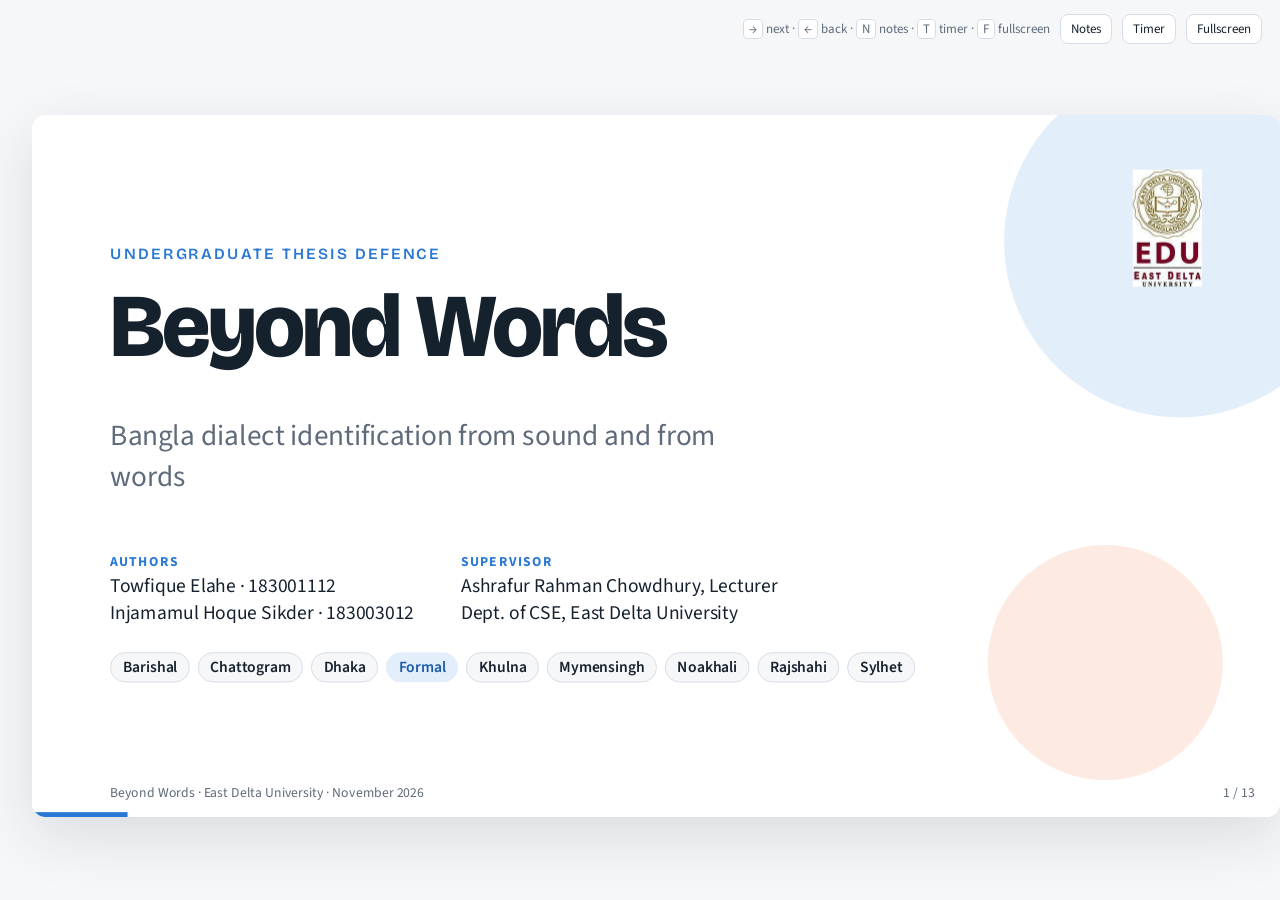
==== docs/defence/index.html @ 8403e026 "Defence deck, Hugging Face model export and Gradio demo app" ====
<!DOCTYPE html>
<html lang="en">
<head>
<meta charset="utf-8">
<meta name="viewport" content="width=device-width, initial-scale=1">
<title>Beyond Words Defence</title>
<meta name="description" content="Seven-minute defence deck for the thesis Beyond Words: Bangla dialect identification from sound and from words.">
<link rel="preconnect" href="https://fonts.googleapis.com">
<link rel="preconnect" href="https://fonts.gstatic.com" crossorigin>
<link href="https://fonts.googleapis.com/css2?family=Bricolage+Grotesque:opsz,wght@12..96,500;12..96,700;12..96,800&family=Source+Sans+3:ital,wght@0,400;0,600;1,400&family=Noto+Sans+Bengali:wght@500;700&display=swap" rel="stylesheet">
<style>
/* Plan: a paper-white stage, ink text, and the three thesis-figure colours (blue, orange, aqua)
   so slides and embedded charts read as one system. Fixed 1280x720 stage scaled to the window. */
:root{
  --paper:#f6f7f9; --panel:#ffffff; --ink:#16212e; --muted:#5f6b7a; --line:#d6dce5;
  --blue:#2a78d6; --orange:#eb6834; --aqua:#1baf7a; --blue-soft:#e3eefb; --orange-soft:#fdeae3;
  --display:"Bricolage Grotesque", "Avenir Next", "Segoe UI", system-ui, sans-serif;
  --body:"Source Sans 3", "Helvetica Neue", Arial, sans-serif;
  --bangla:"Noto Sans Bengali", "Bangla MN", "Vrinda", sans-serif;
  color-scheme: light;
}
*{box-sizing:border-box}
html,body{height:100%;margin:0}
body{background:var(--paper);color:var(--ink);font-family:var(--body);font-size:22px;line-height:1.4;overflow:hidden;
  font-variant-numeric:tabular-nums}
h1,h2,h3{font-family:var(--display);margin:0;text-wrap:balance;letter-spacing:-0.01em}
a{color:var(--blue)}
.bn{font-family:var(--bangla)}
button{font:inherit}

/* ---- stage ---- */
.viewport{position:fixed;inset:0;display:grid;place-items:center;padding:48px 16px 16px}
.stage{width:1280px;height:720px;position:relative;transform-origin:center center;background:var(--panel);
  border-radius:14px;box-shadow:0 20px 60px rgba(22,33,46,.12);overflow:hidden}
.slide{position:absolute;inset:0;padding:64px 80px 70px;display:none;flex-direction:column;gap:22px}
.slide.active{display:flex;animation:slidein .55s cubic-bezier(.2,.7,.2,1) both}
.slide.active.back{animation-name:slideback}
@keyframes slidein{from{opacity:0;transform:translateX(40px)}to{opacity:1;transform:none}}
@keyframes slideback{from{opacity:0;transform:translateX(-40px)}to{opacity:1;transform:none}}
.eyebrow{font-family:var(--display);font-weight:600;font-size:16px;letter-spacing:.14em;text-transform:uppercase;color:var(--blue)}
.slide h2{font-size:46px;font-weight:700;line-height:1.1}
.lead{font-size:26px;color:var(--muted);max-width:28em}
.cols{display:grid;gap:36px;flex:1;min-height:0;align-items:center}
.cols.c2{grid-template-columns:1fr 1fr}
.cols.c21{grid-template-columns:1.15fr 1fr}
.cols.c12{grid-template-columns:1fr 1.25fr}
.fig{display:flex;flex-direction:column;align-items:center;justify-content:center;min-height:0;height:100%}
.fig img{max-width:100%;max-height:100%;object-fit:contain;border-radius:8px}
.fig figcaption{font-size:16px;color:var(--muted);margin-top:8px;text-align:center}
.fig.full{flex:1}
ul.points{margin:0;padding-left:1.1em;display:grid;gap:12px;font-size:24px}
ul.points li::marker{color:var(--blue)}
.small{font-size:17px;color:var(--muted)}
.tag{display:inline-block;padding:3px 12px;border-radius:999px;font-size:16px;font-weight:600;border:1px solid var(--line);background:var(--paper)}
.tag.b{background:var(--blue-soft);color:#1b5aa8;border-color:transparent}
.tag.o{background:var(--orange-soft);color:#b8431c;border-color:transparent}

/* ---- fragments ---- */
.frag{opacity:0;transform:translateY(14px);transition:opacity .45s ease,transform .45s ease}
.frag.on{opacity:1;transform:none}

/* ---- stat tiles ---- */
.tiles{display:grid;grid-template-columns:repeat(4,1fr);gap:18px}
.tile{background:var(--paper);border:1px solid var(--line);border-radius:12px;padding:16px 20px}
.tile .n{font-family:var(--display);font-weight:800;font-size:44px;line-height:1;color:var(--ink)}
.tile .l{font-size:16px;color:var(--muted);margin-top:6px}
.tile.hero{background:var(--blue);border-color:var(--blue);color:#fff}
.tile.hero .n,.tile.hero .l{color:#fff}

/* ---- animated bars ---- */
.bars{display:grid;gap:14px;width:100%}
.row{display:grid;grid-template-columns:200px 1fr;gap:14px;align-items:center}
.row .name{font-size:18px;text-align:right;color:var(--muted)}
.track{display:grid;gap:5px}
.bar{height:22px;border-radius:5px;position:relative;width:0;transition:width 1.1s cubic-bezier(.2,.7,.2,1)}
.bar.clip{background:var(--blue)}
.bar.strict{background:var(--orange)}
.active .bar.go{width:calc(var(--v) * 100%)}
.bar span{position:absolute;left:calc(100% + 8px);top:50%;transform:translateY(-50%);font-size:16px;font-weight:600;white-space:nowrap;
  opacity:0;transition:opacity .4s .9s}
.active .bar.go span{opacity:1}
.legend{display:flex;gap:18px;font-size:16px;color:var(--muted);align-items:center}
.sw{display:inline-block;width:14px;height:14px;border-radius:3px;vertical-align:-2px;margin-right:6px}

/* ---- route cards ---- */
.routes{display:grid;grid-template-columns:1fr 1fr;gap:24px}
.route{border:1px solid var(--line);border-radius:12px;padding:20px 22px;background:var(--paper)}
.route h3{font-size:24px;margin-bottom:6px}
.route .path{font-size:18px;color:var(--muted)}
.route.a{border-top:5px solid var(--blue)}
.route.l{border-top:5px solid var(--aqua)}

/* ---- words ---- */
.words{display:grid;grid-template-columns:repeat(3,1fr);gap:18px}
.word{background:var(--paper);border:1px solid var(--line);border-radius:12px;padding:18px 20px;text-align:center}
.word .w{font-family:var(--bangla);font-size:56px;line-height:1.15;font-weight:700}
.word .g{font-size:16px;color:var(--muted)}
.word .r{font-size:17px;font-weight:600;margin-top:4px}

/* ---- title slide ---- */
.title{justify-content:center;align-items:flex-start;gap:18px;background:
  radial-gradient(circle at 92% 18%, var(--blue-soft) 0 180px, transparent 181px),
  radial-gradient(circle at 86% 78%, var(--orange-soft) 0 120px, transparent 121px), var(--panel)}
.title h1{font-size:92px;font-weight:800;line-height:.95;letter-spacing:-0.03em}
.title .sub{font-size:30px;color:var(--muted);max-width:22em}
.title .who{display:grid;grid-template-columns:auto auto;gap:10px 48px;font-size:20px;margin-top:10px}
.title .who b{display:block;font-size:14px;letter-spacing:.1em;text-transform:uppercase;color:var(--blue)}
.title img.logo{position:absolute;right:80px;top:56px;height:120px}
.chips{display:flex;flex-wrap:wrap;gap:8px;margin-top:8px}

/* ---- demo ---- */
.qr{display:grid;grid-template-columns:auto 1fr;gap:36px;align-items:center}
.qr img{width:300px;height:300px;border:1px solid var(--line);border-radius:12px;background:#fff;padding:8px}
.url{font-family:var(--display);font-weight:600;font-size:26px;word-break:break-all}

/* ---- rq grid ---- */
.rq{display:grid;grid-template-columns:1fr 1fr;gap:16px}
.rq div{background:var(--paper);border:1px solid var(--line);border-radius:12px;padding:16px 18px;font-size:20px}
.rq b{display:block;font-family:var(--display);color:var(--blue);font-size:15px;letter-spacing:.1em;text-transform:uppercase;margin-bottom:4px}
.rq .ans{font-family:var(--display);font-weight:700;font-size:28px;line-height:1.1;display:block;margin-bottom:4px}

/* ---- chrome ---- */
.progress{position:absolute;left:0;bottom:0;height:5px;background:var(--blue);width:0;transition:width .4s ease}
.counter{position:absolute;right:26px;bottom:14px;font-size:14px;color:var(--muted)}
.foot{position:absolute;left:80px;bottom:14px;font-size:14px;color:var(--muted)}
.timer{position:absolute;left:50%;bottom:10px;transform:translateX(-50%);font-family:var(--display);font-weight:700;font-size:18px;
  color:var(--muted);display:none;letter-spacing:.04em}
.timer.show{display:block}
.timer.warn{color:var(--orange)}
.help{position:fixed;right:18px;top:14px;font-size:13px;color:var(--muted);display:flex;gap:10px;align-items:center;flex-wrap:wrap;justify-content:flex-end}
.help button{border:1px solid var(--line);background:var(--panel);color:var(--ink);border-radius:8px;padding:5px 10px;cursor:pointer;font-size:13px}
.help button:focus-visible{outline:2px solid var(--blue);outline-offset:2px}
kbd{font:inherit;border:1px solid var(--line);border-radius:4px;padding:0 5px;background:var(--panel)}
.notes{display:none}
.drawer{position:fixed;left:0;right:0;bottom:0;max-height:34vh;overflow:auto;background:var(--ink);color:#e9eef5;padding:16px 28px 20px;
  font-size:17px;line-height:1.5;transform:translateY(100%);transition:transform .35s ease;z-index:5}
.drawer.open{transform:none}
.drawer .t{font-family:var(--display);font-weight:600;color:#9fc4f2;font-size:14px;letter-spacing:.1em;text-transform:uppercase;margin-bottom:6px}
.drawer p{margin:0 0 8px;max-width:70em}
.sr{position:absolute;width:1px;height:1px;overflow:hidden;clip:rect(0 0 0 0)}

@media (prefers-reduced-motion: reduce){
  .slide.active{animation:none}
  .frag,.bar,.bar span,.progress,.drawer{transition:none}
}
@media (max-width:700px){ .help span{display:none} }
</style>
</head>
<body>
<div class="help" aria-label="Controls">
  <span><kbd>→</kbd> next · <kbd>←</kbd> back · <kbd>N</kbd> notes · <kbd>T</kbd> timer · <kbd>F</kbd> fullscreen</span>
  <button id="btnNotes" type="button">Notes</button>
  <button id="btnTimer" type="button">Timer</button>
  <button id="btnFull" type="button">Fullscreen</button>
</div>

<div class="viewport">
<div class="stage" id="stage">

<!-- 1 Title -->
<section class="slide title" id="s1" data-time="0:20">
  <img class="logo" src="figures/edu-logo.png" alt="East Delta University">
  <div class="eyebrow">Undergraduate thesis defence</div>
  <h1>Beyond Words</h1>
  <p class="sub">Bangla dialect identification from sound and from words</p>
  <div class="who">
    <div><b>Authors</b>Towfique Elahe · 183001112<br>Injamamul Hoque Sikder · 183003012</div>
    <div><b>Supervisor</b>Ashrafur Rahman Chowdhury, Lecturer<br>Dept. of CSE, East Delta University</div>
  </div>
  <div class="chips">
    <span class="tag">Barishal</span><span class="tag">Chattogram</span><span class="tag">Dhaka</span><span class="tag b">Formal</span>
    <span class="tag">Khulna</span><span class="tag">Mymensingh</span><span class="tag">Noakhali</span><span class="tag">Rajshahi</span><span class="tag">Sylhet</span>
  </div>
  <aside class="notes">Good morning. This thesis asks a simple question about Bangla: when a listener places a speaker in Sylhet or Barishal within seconds, are they hearing the words or the sound? We built both routes, measured them honestly, and released a public demo. Nine classes: eight regional dialects plus the Formal register.</aside>
</section>

<!-- 2 Question -->
<section class="slide" id="s2" data-time="0:45">
  <div class="eyebrow">The question</div>
  <h2>Nine ways to say the same thing</h2>
  <div class="words">
    <div class="word"><div class="w">মুই</div><div class="g">“I”</div><div class="r">Barishal, Khulna, Noakhali</div></div>
    <div class="word"><div class="w">কিতা</div><div class="g">“what”</div><div class="r">Sylhet</div></div>
    <div class="word"><div class="w">আমি · কি</div><div class="g">“I” · “what”</div><div class="r">Formal (standard register)</div></div>
  </div>
  <p class="lead frag">A listener knows in seconds. Is it the <b>words</b>, or the <b>sound</b>?</p>
  <div class="routes frag">
    <div class="route a"><h3>Acoustic route</h3><div class="path">5 s clip → pretrained speech encoder → 9 dialects</div></div>
    <div class="route l"><h3>Lexical route</h3><div class="path">5 s clip → Bangla ASR → words → text classifier</div></div>
  </div>
  <aside class="notes">Regional Bangla differs in vocabulary, like মুই for I in the south, or কিতা for what in Sylhet, but also in prosody, vowels and voice quality. We pose dialect identification as a nine-way classification of five-second clips and build two routes: an acoustic route that listens to the waveform, and a lexical route that transcribes first and classifies the words. The research questions follow: how well does sound work, how much of that is leakage, how much dialect survives transcription, and does fusing the two help.</aside>
</section>

<!-- 3 Corpus -->
<section class="slide" id="s3" data-time="0:30">
  <div class="eyebrow">The corpus</div>
  <h2>9,303 clips of found speech</h2>
  <div class="tiles">
    <div class="tile"><div class="n" data-count="9303">0</div><div class="l">clips, 16 kHz mono</div></div>
    <div class="tile"><div class="n" data-count="13.1" data-dec="1">0</div><div class="l">hours of audio</div></div>
    <div class="tile"><div class="n">8 + 1</div><div class="l">regional dialects + Formal</div></div>
    <div class="tile"><div class="n">5 s</div><div class="l">per clip, cut from TV, film and online media</div></div>
  </div>
  <div class="cols c21">
    <figure class="fig"><img src="figures/dataset_class_sizes.png" alt="Clips and hours per class"><figcaption>Class sizes: Khulna 750 clips to Formal 1,652; Formal has the longest clips.</figcaption></figure>
    <ul class="points">
      <li>Gathered for two earlier EDU accent studies (Badhon <i>et al.</i> 2020, Alam <i>et al.</i> 2023).</li>
      <li class="frag">No speaker labels. Only 557 Formal clips carry a source identifier.</li>
      <li class="frag">Studio news to outdoor drama: the recording channel varies with the class.</li>
    </ul>
  </div>
  <aside class="notes">The corpus is found speech: about nine thousand clips, thirteen hours, cut from television, film and online media, labelled by district. It was gathered for two earlier studies at this university. Two properties shape everything that follows: there are no speaker labels, and the recording conditions differ systematically between classes, from studio news for Formal to outdoor drama for the regional classes.</aside>
</section>

<!-- 4 Leakage -->
<section class="slide" id="s4" data-time="1:00">
  <div class="eyebrow">The leakage problem</div>
  <h2>The same speaker on both sides of the split</h2>
  <div class="cols c2">
    <div>
      <ul class="points">
        <li>A random clip split puts the same speaker and recording in train <em>and</em> test.</li>
        <li class="frag">Fix: ECAPA-TDNN speaker embeddings → agglomerative clustering → <b>1,683 pseudo-speakers</b> → grouped split.</li>
        <li class="frag">Every model is scored twice: clip-level (upper bound) and <b>strict</b> (honest).</li>
      </ul>
      <p class="small frag" style="margin-top:18px">Cluster threshold calibrated on the 557 Formal clips with known sources (ARI 0.347). Zero groups cross the splits.</p>
    </div>
    <div>
      <div class="legend"><span><i class="sw" style="background:var(--blue)"></i>clip-level</span><span><i class="sw" style="background:var(--orange)"></i>strict</span><span style="margin-left:auto">test macro-F1</span></div>
      <div class="bars" style="margin-top:12px">
        <div class="row"><div class="name">MFCC + MLP</div><div class="track"><div class="bar clip" style="--v:.727"><span>0.727</span></div><div class="bar strict" style="--v:.480"><span>0.480</span></div></div></div>
        <div class="row"><div class="name">Frozen Whisper-small + MLP</div><div class="track"><div class="bar clip" style="--v:.917"><span>0.917</span></div><div class="bar strict" style="--v:.793"><span>0.793</span></div></div></div>
        <div class="row"><div class="name">Fine-tuned XLS-R-300M</div><div class="track"><div class="bar clip" style="--v:.952"><span>0.952</span></div><div class="bar strict" style="--v:.808"><span>0.808</span></div></div></div>
      </div>
      <p class="small" style="margin-top:14px">12 to 25 macro-F1 points were the recording, not the dialect.</p>
    </div>
  </div>
  <aside class="notes">Here is the methodological heart of the thesis. With no speaker labels, a random split lets the same speaker and the same recording appear in both training and test, so the model can score by recognising the voice or the channel. We estimated speakers with ECAPA-TDNN embeddings, clustered them into about seventeen hundred pseudo-speakers, calibrated the threshold on the Formal clips whose sources we know, and split by group. The bars show what that costs: the hand-crafted baseline loses twenty-five points, the pretrained models twelve to fourteen. Those points were leakage.</aside>
</section>

<!-- 5 LTAS -->
<section class="slide" id="s5" data-time="0:30">
  <div class="eyebrow">Why the strict split is needed</div>
  <h2>The channel is audible in the average spectrum</h2>
  <div class="cols c12">
    <ul class="points">
      <li>Long-term average spectrum per class, relative to the corpus mean.</li>
      <li class="frag">Formal sits 2 to 3 dB below the mean at 1 to 3 kHz: studio speech.</li>
      <li class="frag">Barishal and Noakhali carry a periodic ripple at 4 to 7 kHz: a codec or processing chain, not a dialect.</li>
    </ul>
    <figure class="fig"><img src="figures/dataset_ltas_diff.png" alt="Long-term average spectrum of each class minus the corpus mean"><figcaption>Welch PSD, each clip normalised to unit power, averaged per class.</figcaption></figure>
  </div>
  <aside class="notes">We can see the leakage in the signal itself. This is the long-term average spectrum of each class relative to the whole corpus. Formal is darker in the mid band, as studio speech is. Barishal and Noakhali show a comb-like ripple above four kilohertz that no speech process makes; it is a codec signature shared by many clips of those classes. A classifier can learn such things, and only a speaker-disjoint split penalises it for doing so.</aside>
</section>

<!-- 6 Acoustic results -->
<section class="slide" id="s6" data-time="0:50">
  <div class="eyebrow">Acoustic route</div>
  <h2>Nine models, two protocols, one honest headline</h2>
  <div class="cols c12">
    <div>
      <div class="tile hero" style="margin-bottom:16px"><div class="n" data-count="0.919" data-dec="3">0.000</div><div class="l">strict macro-F1, fine-tuned Whisper-medium (0.984 clip-level)</div></div>
      <ul class="points">
        <li class="frag">Fine-tuned Whisper-medium, Tugstugi and Tugstugi (Ben-10) are statistically tied at 0.91 to 0.92.</li>
        <li class="frag">Bootstrap 95 % intervals over pseudo-speaker groups, 2,000 resamples.</li>
        <li class="frag">Hishab FastConformer is the weakest pretrained model (0.746 strict).</li>
      </ul>
    </div>
    <figure class="fig"><img src="figures/phase6_models_split.png" alt="Every acoustic model under both split protocols"><figcaption>Every acoustic model under clip-level and strict splits; the gap is the leakage drop.</figcaption></figure>
  </div>
  <aside class="notes">On the acoustic route we compared nine models: hand-crafted MFCCs, frozen encoders with a small head, and end-to-end fine-tuned encoders, including Bangla-adapted Whisper checkpoints. Fine-tuned Whisper-medium reaches ninety-eight on the clip-level split and ninety-two strict, and that ninety-two is the number we report. Three fine-tuned Whisper-medium variants are statistically tied under speaker-group bootstrap. The Bangla-pretrained FastConformer is the weakest.</aside>
</section>

<!-- 7 Leakage drop -->
<section class="slide" id="s7" data-time="0:30">
  <div class="eyebrow">Acoustic route</div>
  <h2>Fine-tuning halves the leakage drop</h2>
  <div class="cols c12">
    <ul class="points">
      <li>Frozen Whisper-medium loses <b>13.8</b> points from clip-level to strict.</li>
      <li class="frag">Fine-tuned on this corpus it loses <b>6.5</b>: the gain comes from the strict side.</li>
      <li class="frag">XLS-R does not show this effect (14.4 either way). Tugstugi (Ben-10) is robust even frozen (7.9).</li>
    </ul>
    <figure class="fig"><img src="figures/results_leakage_drop.png" alt="Leakage drop per model"><figcaption>Clip-level minus strict macro-F1, in points, for every model.</figcaption></figure>
  </div>
  <aside class="notes">A second finding: the leakage drop is not a constant. Frozen Whisper encoders lose about fourteen points; after fine-tuning they lose six or seven. Fine-tuning a transcription-pretrained encoder makes it attend to things that generalise across speakers. XLS-R, pretrained without transcripts, does not get this benefit.</aside>
</section>

<!-- 8 Confusions -->
<section class="slide" id="s8" data-time="0:30">
  <div class="eyebrow">Acoustic route</div>
  <h2>Where the remaining errors are</h2>
  <figure class="fig full"><img src="figures/results_confusions.png" alt="Confusion matrices for fine-tuned Whisper-medium and Tugstugi (Ben-10)"><figcaption>Strict test confusions. Barishal → Formal (18) and → Chattogram (9); Noakhali → Barishal (11); ten of Sylhet’s eleven errors go to Formal.</figcaption></figure>
  <p class="small frag">Errors follow geography and the register boundary. Barishal’s strict test set is one 251-clip pseudo-speaker cluster, so its score is the noisiest.</p>
  <aside class="notes">The errors that remain are structured. Barishal clips are called Formal or Chattogram, Noakhali and Barishal, two southern coastal dialects, are confused with each other, and almost every Sylhet error goes to Formal, which suggests those clips are nearer the standard register. Barishal's strict test set is a single large cluster, so its number is the least certain.</aside>
</section>

<!-- 9 Lexical -->
<section class="slide" id="s9" data-time="0:50">
  <div class="eyebrow">Lexical route</div>
  <h2>Speech recognition erases most of the dialect</h2>
  <div class="tiles" style="grid-template-columns:repeat(3,1fr)">
    <div class="tile"><div class="n">0.27</div><div class="l">dialect-word recall of the best Bangla ASR (Ben-10 validation); others ≤ 0.04</div></div>
    <div class="tile"><div class="n">0.36 → 0.63</div><div class="l">strict macro-F1: word matching → TF-IDF classifier on transcripts</div></div>
    <div class="tile"><div class="n">+4.8 / −1.1</div><div class="l">fusion gain with XLS-R (0.808 → 0.856) / with Whisper-medium (0.919 → 0.909)</div></div>
  </div>
  <div class="cols c12">
    <ul class="points">
      <li class="frag">Five ASR front-ends: Whisper-large-v3, wav2vec2, FastConformer and two Bangla Whisper checkpoints.</li>
      <li class="frag">Recognisers trained on standard Bangla normalise regional words away; the classifier mostly learns register.</li>
      <li class="frag">Text helps a weak acoustic model, not a strong one.</li>
    </ul>
    <figure class="fig"><img src="figures/phase5_classification.png" alt="Lexical classifiers and fusion by ASR front-end"><figcaption>Strict macro-F1 of word matching, TF-IDF and fusion with XLS-R per front-end.</figcaption></figure>
  </div>
  <aside class="notes">The lexical route asks how much dialect survives transcription. On the Ben-10 benchmark, the best Bangla recogniser reproduces about a quarter of the hand-counted dialect words; the others almost none. Matching regional word lists against our transcripts gives thirty-six strict; a TF-IDF classifier sixty-three, and most of that is the Formal register. Fused with the earlier XLS-R model the words add almost five points, but fused with fine-tuned Whisper-medium they add nothing. So the answer to the question in the title: on this data, it is mostly the sound.</aside>
</section>

<!-- 10 t-SNE -->
<section class="slide" id="s10" data-time="0:25">
  <div class="eyebrow">What fine-tuning learns</div>
  <h2>The embedding space before and after</h2>
  <figure class="fig full"><img src="figures/results_tsne.png" alt="t-SNE of frozen Whisper-small and fine-tuned Whisper-medium embeddings"><figcaption>Strict test clips. Left: frozen Whisper-small, organised by register. Right: fine-tuned Whisper-medium, one compact cluster per class; Barishal and Noakhali still overlap.</figcaption></figure>
  <aside class="notes">A picture of the same story. Frozen Whisper embeddings separate Formal and a few tight single-source groups, but the dialects share one cloud. After fine-tuning every class is its own island, and the only overlap left is exactly the Barishal–Noakhali confusion from the matrix.</aside>
</section>

<!-- 11 Demo -->
<section class="slide" id="s11" data-time="0:30">
  <div class="eyebrow">Live demo</div>
  <h2>Try it: record Bangla, get a dialect</h2>
  <div class="qr">
    <img src="figures/qr-space.png" alt="QR code to the Hugging Face Space">
    <div>
      <div class="url"><a href="https://huggingface.co/spaces/towfiqueelahe/beyond-words-dialect-id">huggingface.co/spaces/towfiqueelahe/beyond-words-dialect-id</a></div>
      <ul class="points" style="margin-top:16px">
        <li>Fine-tuned Whisper-medium, strict checkpoint (0.919 macro-F1).</li>
        <li class="frag">Audio is resampled to 16 kHz, scored in 5 s windows, probabilities averaged.</li>
        <li class="frag">Weights: <a href="https://huggingface.co/towfiqueelahe/beyond-words-whisper-medium-did">huggingface.co/towfiqueelahe/beyond-words-whisper-medium-did</a></li>
      </ul>
      <p class="small frag">Read speech comes out Formal by design; the model has not seen your microphone or room.</p>
    </div>
  </div>
  <aside class="notes">The best model is public. Scan the code, record ten seconds of Bangla, and the Space returns the top dialects with probabilities. It runs the strict checkpoint on free CPU hardware, about a second per clip. If you read a sentence aloud it will say Formal, which is what the register class means.</aside>
</section>

<!-- 12 Answers -->
<section class="slide" id="s12" data-time="0:40">
  <div class="eyebrow">Conclusion</div>
  <h2>Answers and limits</h2>
  <div class="rq">
    <div><b>RQ1 · from sound</b><span class="ans">0.92 strict · 0.98 clip-level</span>Fine-tuned Whisper-medium; three Bangla-adapted variants tied.</div>
    <div class="frag"><b>RQ2 · leakage</b><span class="ans">12 to 25 points</span>Halved by fine-tuning a transcription-pretrained encoder.</div>
    <div class="frag"><b>RQ3 · from words</b><span class="ans">Little survives ASR</span>Dialect-word recall 0.27 at best; text classifier 0.63.</div>
    <div class="frag"><b>RQ4 · fusion</b><span class="ans">Only for weak models</span>+4.8 with XLS-R, nothing with Whisper-medium.</div>
  </div>
  <p class="small frag">Limits: pseudo-speakers are estimates, not identities; some speakers are actors; Formal is a register, not a region; 5 s clips carry no discourse-level cues. Next: a speaker-labelled evaluation set such as RegSpeech12, and dialect-preserving ASR.</p>
  <aside class="notes">To close. From sound: ninety-two honest, ninety-eight optimistic. Leakage: twelve to twenty-five points, and fine-tuning halves it. From words: little survives recognition. Fusion: only helps a weaker acoustic model. The limits are the corpus's: pseudo-speakers, actors, a register among the classes, and short clips. The obvious next step is a speaker-labelled test set, which RegSpeech12 now makes possible, and recognisers that keep dialect words instead of normalising them.</aside>
</section>

<!-- 13 Thanks -->
<section class="slide" id="s13" data-time="0:10">
  <div class="eyebrow">Thank you</div>
  <h2>Questions</h2>
  <div class="cols c2" style="align-items:start">
    <div>
      <p class="lead">Code, splits, transcripts and per-clip predictions:<br><a href="https://github.com/towfique-elahe/beyond-words">github.com/towfique-elahe/beyond-words</a></p>
      <p class="lead">Demo: <a href="https://huggingface.co/spaces/towfiqueelahe/beyond-words-dialect-id">huggingface.co/spaces/towfiqueelahe/beyond-words-dialect-id</a></p>
    </div>
    <div class="small" style="font-size:16px;line-height:1.45">
      <p style="margin:0 0 6px"><b>Key references</b></p>
      [1] A. Radford <i>et al.</i>, “Robust speech recognition via large-scale weak supervision,” ICML 2023.<br>
      [2] A. Babu <i>et al.</i>, “XLS-R: Self-supervised cross-lingual speech representation learning at scale,” Interspeech 2022.<br>
      [3] B. Desplanques <i>et al.</i>, “ECAPA-TDNN,” Interspeech 2020.<br>
      [4] A. Dipto <i>et al.</i>, “Ben-10: Bengali regional dialect ASR benchmark,” IJCNLP-AACL 2025.<br>
      [5] M. R. Hassan <i>et al.</i>, “RegSpeech12,” arXiv:2510.24096, 2025.<br>
      [6] R. Geirhos <i>et al.</i>, “Shortcut learning in deep neural networks,” Nat. Mach. Intell., 2020.
    </div>
  </div>
  <aside class="notes">Thank you. Everything is released and every number maps to a command in the appendix. I am happy to take questions.</aside>
</section>

<div class="progress" id="progress"></div>
<div class="foot">Beyond Words · East Delta University · November 2026</div>
<div class="timer" id="timer">07:00</div>
<div class="counter" id="counter">1 / 13</div>
</div>
</div>

<div class="drawer" id="drawer" aria-live="polite">
  <div class="t" id="drawerT">Speaker notes</div>
  <p id="drawerP"></p>
</div>
<p class="sr" id="sr"></p>

<script>
(function(){
  var slides = Array.prototype.slice.call(document.querySelectorAll('.slide'));
  var stage = document.getElementById('stage');
  var progress = document.getElementById('progress');
  var counter = document.getElementById('counter');
  var drawer = document.getElementById('drawer');
  var drawerP = document.getElementById('drawerP');
  var drawerT = document.getElementById('drawerT');
  var timerEl = document.getElementById('timer');
  var reduce = window.matchMedia('(prefers-reduced-motion: reduce)').matches;
  var cur = 0;

  function fit(){
    var s = Math.min((window.innerWidth - 32) / 1280, (window.innerHeight - 64) / 720);
    stage.style.transform = 'scale(' + s + ')';
  }
  window.addEventListener('resize', fit); fit();

  function countUp(el){
    var target = parseFloat(el.getAttribute('data-count'));
    var dec = parseInt(el.getAttribute('data-dec') || '0', 10);
    if (reduce) { el.textContent = fmt(target, dec); return; }
    var t0 = null, dur = 1100;
    function step(ts){
      if (!t0) t0 = ts;
      var p = Math.min(1, (ts - t0) / dur); p = 1 - Math.pow(1 - p, 3);
      el.textContent = fmt(target * p, dec);
      if (p < 1) requestAnimationFrame(step);
    }
    requestAnimationFrame(step);
  }
  function fmt(v, dec){
    if (dec === 0) return Math.round(v).toLocaleString('en-US');
    return v.toFixed(dec);
  }

  function show(i, back){
    i = Math.max(0, Math.min(slides.length - 1, i));
    var prev = slides[cur];
    prev.classList.remove('active', 'back');
    cur = i;
    var s = slides[cur];
    s.classList.toggle('back', !!back);
    s.classList.add('active');
    // fragments: when moving backwards, show all; forwards, hide all
    s.querySelectorAll('.frag').forEach(function(f){ f.classList.toggle('on', !!back); });
    s.querySelectorAll('.bar').forEach(function(b){ b.classList.remove('go'); });
    requestAnimationFrame(function(){ requestAnimationFrame(function(){
      s.querySelectorAll('.bar').forEach(function(b){ b.classList.add('go'); });
    }); });
    s.querySelectorAll('[data-count]').forEach(countUp);
    progress.style.width = ((cur + 1) / slides.length * 100) + '%';
    counter.textContent = (cur + 1) + ' / ' + slides.length;
    var notes = s.querySelector('.notes');
    drawerP.textContent = notes ? notes.textContent : '';
    drawerT.textContent = 'Speaker notes · slide ' + (cur + 1) + ' · target ' + (s.getAttribute('data-time') || '');
    document.getElementById('sr').textContent = 'Slide ' + (cur + 1) + ' of ' + slides.length;
    if (location.hash !== '#' + s.id) { try { history.replaceState(null, '', '#' + s.id); } catch (e) {} }
  }
  function next(){
    var f = slides[cur].querySelector('.frag:not(.on)');
    if (f) { f.classList.add('on'); return; }
    if (cur < slides.length - 1) show(cur + 1, false);
  }
  function prev(){
    var on = slides[cur].querySelectorAll('.frag.on');
    if (on.length) { on[on.length - 1].classList.remove('on'); return; }
    if (cur > 0) show(cur - 1, true);
  }

  // timer
  var remain = 420, tick = null;
  function paint(){
    var m = Math.floor(Math.abs(remain) / 60), s = Math.abs(remain) % 60;
    timerEl.textContent = (remain < 0 ? '−' : '') + (m < 10 ? '0' : '') + m + ':' + (s < 10 ? '0' : '') + s;
    timerEl.classList.toggle('warn', remain <= 60);
  }
  function toggleTimer(){
    if (tick) { clearInterval(tick); tick = null; timerEl.classList.remove('show'); remain = 420; paint(); return; }
    timerEl.classList.add('show'); paint();
    tick = setInterval(function(){ remain -= 1; paint(); }, 1000);
  }
  function toggleNotes(){ drawer.classList.toggle('open'); }
  function fullscreen(){
    var el = document.documentElement;
    try {
      if (document.fullscreenElement) { document.exitFullscreen(); }
      else if (el.requestFullscreen) { el.requestFullscreen().catch(function(){}); }
    } catch (e) {}
  }

  document.addEventListener('keydown', function(e){
    if (e.metaKey || e.ctrlKey || e.altKey) return;
    switch (e.key) {
      case 'ArrowRight': case 'ArrowDown': case ' ': case 'PageDown': e.preventDefault(); next(); break;
      case 'ArrowLeft': case 'ArrowUp': case 'PageUp': e.preventDefault(); prev(); break;
      case 'Home': show(0, true); break;
      case 'End': show(slides.length - 1, true); break;
      case 'n': case 'N': toggleNotes(); break;
      case 't': case 'T': toggleTimer(); break;
      case 'f': case 'F': fullscreen(); break;
    }
  });
  stage.addEventListener('click', function(e){
    if (e.target.closest('a')) return;
    var r = stage.getBoundingClientRect();
    if (e.clientX - r.left < r.width * 0.2) prev(); else next();
  });
  document.getElementById('btnNotes').addEventListener('click', toggleNotes);
  document.getElementById('btnTimer').addEventListener('click', toggleTimer);
  document.getElementById('btnFull').addEventListener('click', fullscreen);

  // touch swipe
  var tx = null;
  stage.addEventListener('touchstart', function(e){ tx = e.touches[0].clientX; }, {passive:true});
  stage.addEventListener('touchend', function(e){
    if (tx === null) return;
    var dx = e.changedTouches[0].clientX - tx; tx = null;
    if (dx < -40) next(); else if (dx > 40) prev();
  });

  function fromHash(){
    var id = (location.hash || '').replace('#', '');
    var idx = slides.findIndex(function(s){ return s.id === id; });
    show(idx >= 0 ? idx : 0, idx >= 0 && idx < cur);
  }
  window.addEventListener('hashchange', fromHash);
  fromHash();
})();
</script>
</body>
</html>
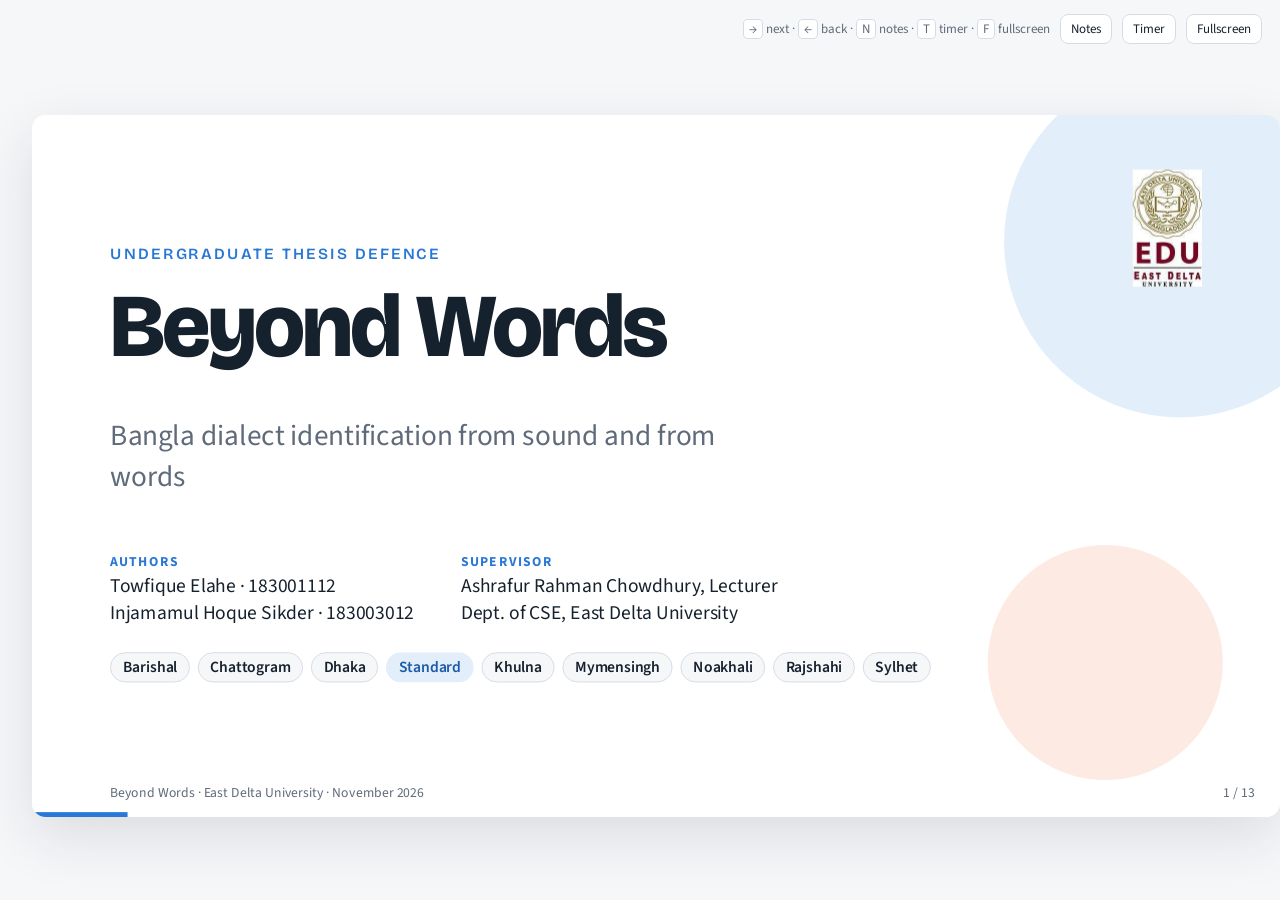
==== commit d99b1a01: "Demo on Modal with Standard class label; deck and README follow the thesis naming" ====
--- a/docs/defence/index.html
+++ b/docs/defence/index.html
@@ -168,10 +168,10 @@
     <div><b>Supervisor</b>Ashrafur Rahman Chowdhury, Lecturer<br>Dept. of CSE, East Delta University</div>
   </div>
   <div class="chips">
-    <span class="tag">Barishal</span><span class="tag">Chattogram</span><span class="tag">Dhaka</span><span class="tag b">Formal</span>
+    <span class="tag">Barishal</span><span class="tag">Chattogram</span><span class="tag">Dhaka</span><span class="tag b">Standard</span>
     <span class="tag">Khulna</span><span class="tag">Mymensingh</span><span class="tag">Noakhali</span><span class="tag">Rajshahi</span><span class="tag">Sylhet</span>
   </div>
-  <aside class="notes">Good morning. This thesis asks a simple question about Bangla: when a listener places a speaker in Sylhet or Barishal within seconds, are they hearing the words or the sound? We built both routes, measured them honestly, and released a public demo. Nine classes: eight regional dialects plus the Formal register.</aside>
+  <aside class="notes">Good morning. This thesis asks a simple question about Bangla: when a listener places a speaker in Sylhet or Barishal within seconds, are they hearing the words or the sound? We built both routes, measured them honestly, and released a public demo. Nine classes: eight regional dialects plus the Standard register.</aside>
 </section>
 
 <!-- 2 Question -->
@@ -181,7 +181,7 @@
   <div class="words">
     <div class="word"><div class="w">মুই</div><div class="g">“I”</div><div class="r">Barishal, Khulna, Noakhali</div></div>
     <div class="word"><div class="w">কিতা</div><div class="g">“what”</div><div class="r">Sylhet</div></div>
-    <div class="word"><div class="w">আমি · কি</div><div class="g">“I” · “what”</div><div class="r">Formal (standard register)</div></div>
+    <div class="word"><div class="w">আমি · কি</div><div class="g">“I” · “what”</div><div class="r">Standard (the standard register)</div></div>
   </div>
   <p class="lead frag">A listener knows in seconds. Is it the <b>words</b>, or the <b>sound</b>?</p>
   <div class="routes frag">
@@ -198,18 +198,18 @@
   <div class="tiles">
     <div class="tile"><div class="n" data-count="9303">0</div><div class="l">clips, 16 kHz mono</div></div>
     <div class="tile"><div class="n" data-count="13.1" data-dec="1">0</div><div class="l">hours of audio</div></div>
-    <div class="tile"><div class="n">8 + 1</div><div class="l">regional dialects + Formal</div></div>
+    <div class="tile"><div class="n">8 + 1</div><div class="l">regional dialects + Standard</div></div>
     <div class="tile"><div class="n">5 s</div><div class="l">per clip, cut from TV, film and online media</div></div>
   </div>
   <div class="cols c21">
-    <figure class="fig"><img src="figures/dataset_class_sizes.png" alt="Clips and hours per class"><figcaption>Class sizes: Khulna 750 clips to Formal 1,652; Formal has the longest clips.</figcaption></figure>
+    <figure class="fig"><img src="figures/dataset_class_sizes.png" alt="Clips and hours per class"><figcaption>Class sizes: Khulna 750 clips to Standard 1,652; Standard has the longest clips.</figcaption></figure>
     <ul class="points">
       <li>Gathered for two earlier EDU accent studies (Badhon <i>et al.</i> 2020, Alam <i>et al.</i> 2023).</li>
-      <li class="frag">No speaker labels. Only 557 Formal clips carry a source identifier.</li>
+      <li class="frag">No speaker labels. Only 557 Standard clips carry a source identifier.</li>
       <li class="frag">Studio news to outdoor drama: the recording channel varies with the class.</li>
     </ul>
   </div>
-  <aside class="notes">The corpus is found speech: about nine thousand clips, thirteen hours, cut from television, film and online media, labelled by district. It was gathered for two earlier studies at this university. Two properties shape everything that follows: there are no speaker labels, and the recording conditions differ systematically between classes, from studio news for Formal to outdoor drama for the regional classes.</aside>
+  <aside class="notes">The corpus is found speech: about nine thousand clips, thirteen hours, cut from television, film and online media, labelled by district. It was gathered for two earlier studies at this university. Two properties shape everything that follows: there are no speaker labels, and the recording conditions differ systematically between classes, from studio news for Standard to outdoor drama for the regional classes.</aside>
 </section>
 
 <!-- 4 Leakage -->
@@ -223,7 +223,7 @@
         <li class="frag">Fix: ECAPA-TDNN speaker embeddings → agglomerative clustering → <b>1,683 pseudo-speakers</b> → grouped split.</li>
         <li class="frag">Every model is scored twice: clip-level (upper bound) and <b>strict</b> (honest).</li>
       </ul>
-      <p class="small frag" style="margin-top:18px">Cluster threshold calibrated on the 557 Formal clips with known sources (ARI 0.347). Zero groups cross the splits.</p>
+      <p class="small frag" style="margin-top:18px">Cluster threshold calibrated on the 557 Standard clips with known sources (ARI 0.347). Zero groups cross the splits.</p>
     </div>
     <div>
       <div class="legend"><span><i class="sw" style="background:var(--blue)"></i>clip-level</span><span><i class="sw" style="background:var(--orange)"></i>strict</span><span style="margin-left:auto">test macro-F1</span></div>
@@ -235,7 +235,7 @@
       <p class="small" style="margin-top:14px">12 to 25 macro-F1 points were the recording, not the dialect.</p>
     </div>
   </div>
-  <aside class="notes">Here is the methodological heart of the thesis. With no speaker labels, a random split lets the same speaker and the same recording appear in both training and test, so the model can score by recognising the voice or the channel. We estimated speakers with ECAPA-TDNN embeddings, clustered them into about seventeen hundred pseudo-speakers, calibrated the threshold on the Formal clips whose sources we know, and split by group. The bars show what that costs: the hand-crafted baseline loses twenty-five points, the pretrained models twelve to fourteen. Those points were leakage.</aside>
+  <aside class="notes">Here is the methodological heart of the thesis. With no speaker labels, a random split lets the same speaker and the same recording appear in both training and test, so the model can score by recognising the voice or the channel. We estimated speakers with ECAPA-TDNN embeddings, clustered them into about seventeen hundred pseudo-speakers, calibrated the threshold on the Standard clips whose sources we know, and split by group. The bars show what that costs: the hand-crafted baseline loses twenty-five points, the pretrained models twelve to fourteen. Those points were leakage.</aside>
 </section>
 
 <!-- 5 LTAS -->
@@ -245,12 +245,12 @@
   <div class="cols c12">
     <ul class="points">
       <li>Long-term average spectrum per class, relative to the corpus mean.</li>
-      <li class="frag">Formal sits 2 to 3 dB below the mean at 1 to 3 kHz: studio speech.</li>
+      <li class="frag">Standard sits 2 to 3 dB below the mean at 1 to 3 kHz: studio speech.</li>
       <li class="frag">Barishal and Noakhali carry a periodic ripple at 4 to 7 kHz: a codec or processing chain, not a dialect.</li>
     </ul>
     <figure class="fig"><img src="figures/dataset_ltas_diff.png" alt="Long-term average spectrum of each class minus the corpus mean"><figcaption>Welch PSD, each clip normalised to unit power, averaged per class.</figcaption></figure>
   </div>
-  <aside class="notes">We can see the leakage in the signal itself. This is the long-term average spectrum of each class relative to the whole corpus. Formal is darker in the mid band, as studio speech is. Barishal and Noakhali show a comb-like ripple above four kilohertz that no speech process makes; it is a codec signature shared by many clips of those classes. A classifier can learn such things, and only a speaker-disjoint split penalises it for doing so.</aside>
+  <aside class="notes">We can see the leakage in the signal itself. This is the long-term average spectrum of each class relative to the whole corpus. Standard is darker in the mid band, as studio speech is. Barishal and Noakhali show a comb-like ripple above four kilohertz that no speech process makes; it is a codec signature shared by many clips of those classes. A classifier can learn such things, and only a speaker-disjoint split penalises it for doing so.</aside>
 </section>
 
 <!-- 6 Acoustic results -->
@@ -290,9 +290,9 @@
 <section class="slide" id="s8" data-time="0:30">
   <div class="eyebrow">Acoustic route</div>
   <h2>Where the remaining errors are</h2>
-  <figure class="fig full"><img src="figures/results_confusions.png" alt="Confusion matrices for fine-tuned Whisper-medium and Tugstugi (Ben-10)"><figcaption>Strict test confusions. Barishal → Formal (18) and → Chattogram (9); Noakhali → Barishal (11); ten of Sylhet’s eleven errors go to Formal.</figcaption></figure>
+  <figure class="fig full"><img src="figures/results_confusions.png" alt="Confusion matrices for fine-tuned Whisper-medium and Tugstugi (Ben-10)"><figcaption>Strict test confusions. Barishal → Standard (18) and → Chattogram (9); Noakhali → Barishal (11); ten of Sylhet’s eleven errors go to Standard.</figcaption></figure>
   <p class="small frag">Errors follow geography and the register boundary. Barishal’s strict test set is one 251-clip pseudo-speaker cluster, so its score is the noisiest.</p>
-  <aside class="notes">The errors that remain are structured. Barishal clips are called Formal or Chattogram, Noakhali and Barishal, two southern coastal dialects, are confused with each other, and almost every Sylhet error goes to Formal, which suggests those clips are nearer the standard register. Barishal's strict test set is a single large cluster, so its number is the least certain.</aside>
+  <aside class="notes">The errors that remain are structured. Barishal clips are called Standard or Chattogram, Noakhali and Barishal, two southern coastal dialects, are confused with each other, and almost every Sylhet error goes to Standard, which suggests those clips are nearer the standard register. Barishal's strict test set is a single large cluster, so its number is the least certain.</aside>
 </section>
 
 <!-- 9 Lexical -->
@@ -312,7 +312,7 @@
     </ul>
     <figure class="fig"><img src="figures/phase5_classification.png" alt="Lexical classifiers and fusion by ASR front-end"><figcaption>Strict macro-F1 of word matching, TF-IDF and fusion with XLS-R per front-end.</figcaption></figure>
   </div>
-  <aside class="notes">The lexical route asks how much dialect survives transcription. On the Ben-10 benchmark, the best Bangla recogniser reproduces about a quarter of the hand-counted dialect words; the others almost none. Matching regional word lists against our transcripts gives thirty-six strict; a TF-IDF classifier sixty-three, and most of that is the Formal register. Fused with the earlier XLS-R model the words add almost five points, but fused with fine-tuned Whisper-medium they add nothing. So the answer to the question in the title: on this data, it is mostly the sound.</aside>
+  <aside class="notes">The lexical route asks how much dialect survives transcription. On the Ben-10 benchmark, the best Bangla recogniser reproduces about a quarter of the hand-counted dialect words; the others almost none. Matching regional word lists against our transcripts gives thirty-six strict; a TF-IDF classifier sixty-three, and most of that is the Standard register. Fused with the earlier XLS-R model the words add almost five points, but fused with fine-tuned Whisper-medium they add nothing. So the answer to the question in the title: on this data, it is mostly the sound.</aside>
 </section>
 
 <!-- 10 t-SNE -->
@@ -320,7 +320,7 @@
   <div class="eyebrow">What fine-tuning learns</div>
   <h2>The embedding space before and after</h2>
   <figure class="fig full"><img src="figures/results_tsne.png" alt="t-SNE of frozen Whisper-small and fine-tuned Whisper-medium embeddings"><figcaption>Strict test clips. Left: frozen Whisper-small, organised by register. Right: fine-tuned Whisper-medium, one compact cluster per class; Barishal and Noakhali still overlap.</figcaption></figure>
-  <aside class="notes">A picture of the same story. Frozen Whisper embeddings separate Formal and a few tight single-source groups, but the dialects share one cloud. After fine-tuning every class is its own island, and the only overlap left is exactly the Barishal–Noakhali confusion from the matrix.</aside>
+  <aside class="notes">A picture of the same story. Frozen Whisper embeddings separate Standard and a few tight single-source groups, but the dialects share one cloud. After fine-tuning every class is its own island, and the only overlap left is exactly the Barishal–Noakhali confusion from the matrix.</aside>
 </section>
 
 <!-- 11 Demo -->
@@ -330,16 +330,16 @@
   <div class="qr">
     <img src="figures/qr-space.png" alt="QR code to the Hugging Face Space">
     <div>
-      <div class="url"><a href="https://huggingface.co/spaces/towfiqueelahe/beyond-words-dialect-id">huggingface.co/spaces/towfiqueelahe/beyond-words-dialect-id</a></div>
+      <div class="url"><a href="https://towfiqueelahe6--beyond-words.modal.run">towfiqueelahe6--beyond-words.modal.run</a></div>
       <ul class="points" style="margin-top:16px">
         <li>Fine-tuned Whisper-medium, strict checkpoint (0.919 macro-F1).</li>
         <li class="frag">Audio is resampled to 16 kHz, scored in 5 s windows, probabilities averaged.</li>
-        <li class="frag">Weights: <a href="https://huggingface.co/towfiqueelahe/beyond-words-whisper-medium-did">huggingface.co/towfiqueelahe/beyond-words-whisper-medium-did</a></li>
+        <li class="frag">Weights: <a href="https://huggingface.co/towfique-elahe/beyond-words-whisper-medium-did">huggingface.co/towfique-elahe/beyond-words-whisper-medium-did</a></li>
       </ul>
-      <p class="small frag">Read speech comes out Formal by design; the model has not seen your microphone or room.</p>
+      <p class="small frag">Read speech comes out Standard by design; the model has not seen your microphone or room.</p>
     </div>
   </div>
-  <aside class="notes">The best model is public. Scan the code, record ten seconds of Bangla, and the Space returns the top dialects with probabilities. It runs the strict checkpoint on free CPU hardware, about a second per clip. If you read a sentence aloud it will say Formal, which is what the register class means.</aside>
+  <aside class="notes">The best model is public. Scan the code, record ten seconds of Bangla, and the Space returns the top dialects with probabilities. It runs the strict checkpoint on a serverless CPU container, about a second per clip. If you read a sentence aloud it will say Standard, which is what the register class means.</aside>
 </section>
 
 <!-- 12 Answers -->
@@ -352,7 +352,7 @@
     <div class="frag"><b>RQ3 · from words</b><span class="ans">Little survives ASR</span>Dialect-word recall 0.27 at best; text classifier 0.63.</div>
     <div class="frag"><b>RQ4 · fusion</b><span class="ans">Only for weak models</span>+4.8 with XLS-R, nothing with Whisper-medium.</div>
   </div>
-  <p class="small frag">Limits: pseudo-speakers are estimates, not identities; some speakers are actors; Formal is a register, not a region; 5 s clips carry no discourse-level cues. Next: a speaker-labelled evaluation set such as RegSpeech12, and dialect-preserving ASR.</p>
+  <p class="small frag">Limits: pseudo-speakers are estimates, not identities; some speakers are actors; Standard is a register, not a region; 5 s clips carry no discourse-level cues. Next: a speaker-labelled evaluation set such as RegSpeech12, and dialect-preserving ASR.</p>
   <aside class="notes">To close. From sound: ninety-two honest, ninety-eight optimistic. Leakage: twelve to twenty-five points, and fine-tuning halves it. From words: little survives recognition. Fusion: only helps a weaker acoustic model. The limits are the corpus's: pseudo-speakers, actors, a register among the classes, and short clips. The obvious next step is a speaker-labelled test set, which RegSpeech12 now makes possible, and recognisers that keep dialect words instead of normalising them.</aside>
 </section>
 
@@ -363,7 +363,7 @@
   <div class="cols c2" style="align-items:start">
     <div>
       <p class="lead">Code, splits, transcripts and per-clip predictions:<br><a href="https://github.com/towfique-elahe/beyond-words">github.com/towfique-elahe/beyond-words</a></p>
-      <p class="lead">Demo: <a href="https://huggingface.co/spaces/towfiqueelahe/beyond-words-dialect-id">huggingface.co/spaces/towfiqueelahe/beyond-words-dialect-id</a></p>
+      <p class="lead">Demo: <a href="https://towfiqueelahe6--beyond-words.modal.run">towfiqueelahe6--beyond-words.modal.run</a></p>
     </div>
     <div class="small" style="font-size:16px;line-height:1.45">
       <p style="margin:0 0 6px"><b>Key references</b></p>
